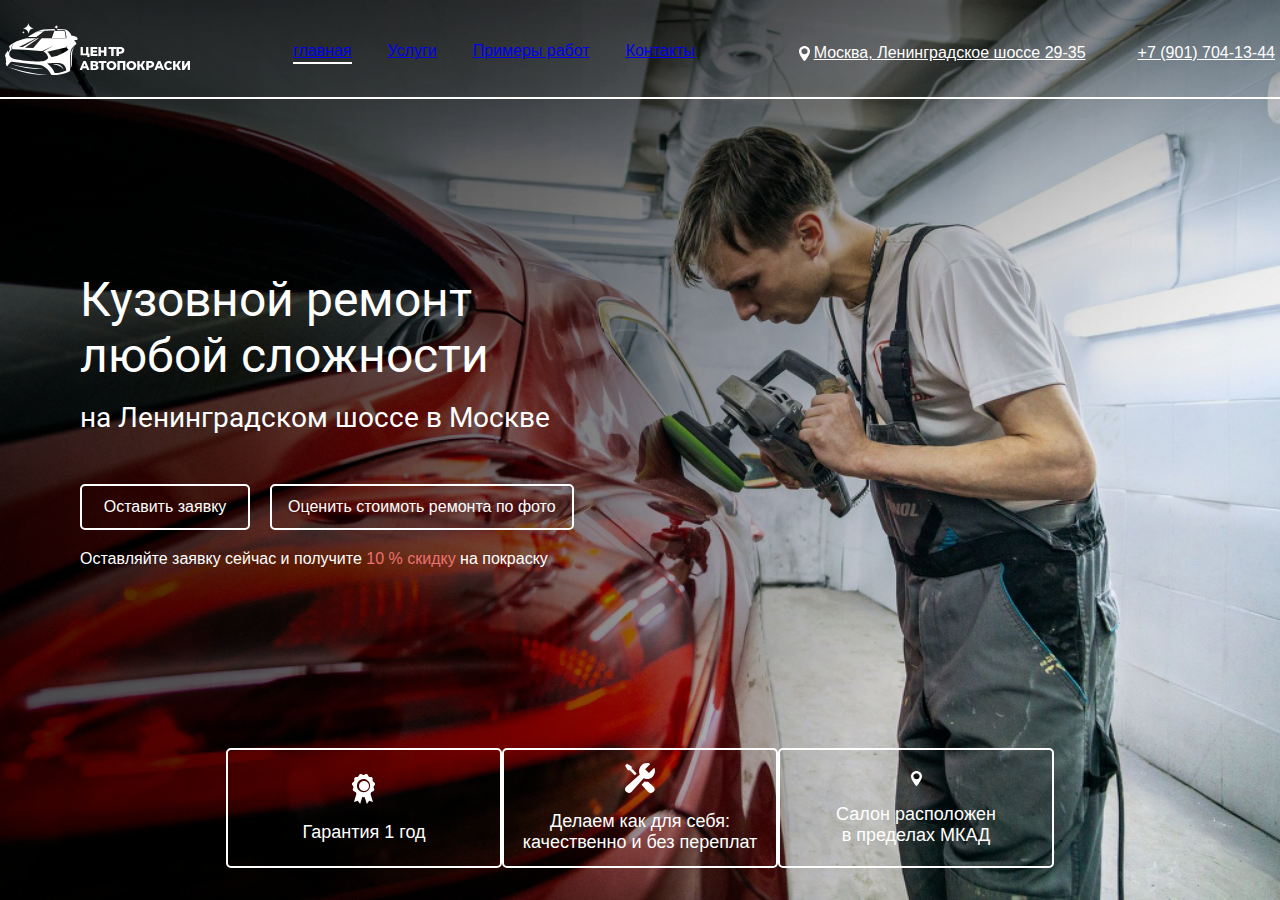
==== index.html @ f1f2d2e3 "Add files via upload" ====
<!DOCTYPE html>
<html lang="ru">

<head>
    <meta charset="UTF-8">
    <meta http-equiv="X-UA-Compatible" content="IE=edge">
    <meta name="viewport" content="width=device-width, initial-scale=1.0">
    <link rel="preconnect" href="https://fonts.googleapis.com">
    <link rel="preconnect" href="https://fonts.gstatic.com" crossorigin>
    <link href="https://fonts.googleapis.com/css2?family=Roboto:wght@400;700&display=swap" rel="stylesheet">
    <link rel="stylesheet" href="css/normalize.css">
    <link rel="stylesheet" href="css/style.css">
    <title>Центр автопокраски</title>
</head>

<div class="wrapper">
    <header class="header">
        <div class="container header__container height">
            <div class="header__content height">
                <a href="#" class="header__content-wrap">
                    <img class="header__content-wrap-img" alt="logo" src="img/icons/hero-icon.svg">
                </a>
                <nav class="nav">
                    <ul class="nav-list">
                        <li class="nav-item active">
                            <a class="nav-link" href="#">главная</a>
                        </li>
                        <li class="nav-item">
                            <a class="nav-link" href="#">Услуги</a>
                        </li>
                        <li class="nav-item">
                            <a class="nav-link" href="#">Примеры работ</a>
                        </li>
                        <li class="nav-item">
                            <a class="nav-link" href="#">Контакты</a>
                        </li>
                    </ul>
                </nav>
                <address class="header__content-contakt">
                    <div class="header__content-contakt-location">
                        <img class="header__content-contakt-location-icon" src="img/icons/location.svg">
                        <a href="#" class="header__content-contakt-location-text">Москва, Ленинградское шоссе 29-35</a>
                    </div>
                    <a href="tel:+79017041344" class="header__content-contakt-tell">
                        +7 (901) 704-13-44
                    </a>
                </address>
            </div>
        </div>
    </header>
    <main class="main">
        <section class="hero">
            <div class="container height">
                <div class="hero__content height">
                    <div class="hero__content-information">
                        <div class="hero__content-information-title">
                            Кузовной ремонт <br>
                            любой сложности
                        </div>
                        <div class="hero__content-information-subtitle">на Ленинградском шоссе в Москве</div>
                        <div class="hero__content-information-block-btn">
                            <button class="hero__content-information-btn btn">Оставить заявку</button>
                            <button class="hero__content-information-btn btn">
                                Оценить стоимоть ремонта по фото
                            </button>
                        </div>
                        <div class="hero__content-information-text">Оставляйте заявку сейчас и получите <span
                                class="hero__content-information-span">10 % скидку</span> на покраску</div>
                    </div>
                    <div class="hero__content-list">
                        <ul class="hero__content-list-list">
                            <li class="hero__content-list-item">
                                <div class="hero__content-list-block btn">
                                    <div class="hero__content-list-block-wrap">
                                        <img class="hero__content-list-block-wrap-img" src="img/icons/medal.svg">
                                    </div>
                                    <div class="hero__content-list-block-text">Гарантия 1 год</div>
                                </div>
                            </li>
                            <li class="hero__content-list-item">
                                <div class="hero__content-list-block btn">
                                    <div class="hero__content-list-block-wrap">
                                        <img class="hero__content-list-block-wrap-img" src="img/icons/option.svg">
                                    </div>
                                    <div class="hero__content-list-block-text">
                                        Делаем как для себя: <br>
                                        качественно и без переплат
                                    </div>
                                </div>
                            </li>
                            <li class="hero__content-list-item">
                                <div class="hero__content-list-block btn">
                                    <div class="hero__content-list-block-wrap">
                                        <img class="hero__content-list-block-wrap-img" src="img/icons/location.svg">
                                    </div>
                                    <div class="hero__content-list-block-text">
                                        Салон расположен <br>
                                        в пределах МКАД
                                    </div>
                                </div>
                            </li>
                        </ul>
                    </div>
                </div>
            </div>
        </section>
    </main>
</div>
</body>

</html>
---- css/style.css ----
body {
    margin: 0;
    padding: 0;
}

*,
*:before,
*:after {
    box-sizing: border-box;
}

html,
body {
    height: 100%;
}

body {
    font-size: 16px;
    font-family: arial;
    font-style: normal;
    font-weight: 400;
}

ul {
    padding: 0;
    margin: 0;
}

ul>li {
    list-style: none;
}

img {
    max-width: 100%;
}

h1,
h2,
h3,
h4,
h5,
h6 {
    margin: 0;
}

p {
    margin: 0;
}

.wrapper {
    min-height: 100%;
    position: relative;
}

.container {
    margin: 0 auto;
    max-width: 1130px;
    padding: 0 5px;
}

.hero {
    color: white;
    height: 100vh;
    background: url(../img/bg/hero-bg.png) no-repeat top left/cover;
    padding: 272px 0 0 0;
    font-family: arial;
}

.header {
    padding: 16px 0 6px 0;
    border-bottom: 2.5px solid white;
    position: absolute;
    top: 0;
    left: 0;
    width: 100%;
    font-family: arial;
}

.height {
    height: 100%;
}

.header__content {
    display: flex;
    align-items: center;
    justify-content: space-between;
}

.header__container {
    max-width: 1370px;
}

.header__content-wrap {
    max-width: 186px;
    min-width: 81px;
}

.logo {
    width: 100%;
    height: 100%;
    object-fit: contain;
}

.nav {}

.nav-list {
    display: flex;
    column-gap: 36px;
}

.nav-item.active {
    border-bottom: 2px solid white;
    padding: 0 0 2px 0;
}

.navigation {
    color: white;
    text-transform: capitalize;
}

.header__content-contakt {
    display: flex;
    justify-content: center;
    align-items: center;
    column-gap: 52px;
    font-style: normal;
}

.header__content-contakt-location {
    display: flex;
    align-items: center;
    justify-content: center;
    column-gap: 2px;
}

.header__content-contakt-location-icon {}

.header__content-contakt-location-text {
    color: white;
}

.header__content-contakt-tell {
    color: white;
}

.main {}

.hero__content {}

.hero__content-information {}

.hero__content-information-title {
    font-family: 'roboto', arial;
    font-size: 48px;
    line-height: 1.17;
    margin: 0 0 17px 0;
}

.hero__content-information-title .hero {
    margin: 0 0 16px 0;
}

.hero__content-information-subtitle {
    font-family: 'roboto', arial;
    font-size: 28px;
    line-height: 1.18;
    margin: 0 0 50px 0;
}

.hero__content-information-btn {
    padding: 12px 16px;
    font-size: 16px;
    font-weight: 400;
}

.hero__content-information-block-btn {
    display: flex;
    column-gap: 20px;
    align-items: center;
    margin: 0 0 20px 0;
}

.hero__content-information-text {
    margin: 0 0 180px 0;
    font-size: 16px;
    font-weight: 400;
}

.hero__content-information-span {
    color: #ED7173;
}

.btn {
    background: transparent;
    border: 2px solid white;
    border-radius: 5px;
    color: white;
    min-width: 170px;
}

.hero__content-list {
    display: flex;
    justify-content: center;
}

.hero__content-list-list {
    display: flex;
    justify-content: space-between;
}

.hero__content-list-item {}

.hero__content-list-block {
    display: flex;
    flex-direction: column;
    justify-content: center;
    align-items: center;
    text-align: center;
    min-width: 276px;
    min-height: 120px;
    gap: 14px 0;
}

.hero__content-list-block-wrap {}

.hero-img {
    width: 30px;
    height: 30px;
}

.hero__content-list-block-text {
    font-size: 18px;
    font-weight: 400;
}

@media (max-width:960px) {
    .container {
        max-width: 898px;
    }

    .header__content-wrap {
        max-width: 186px;
        min-width: 81px;
    }

    .header__content-contakt-location {
        display: none;
    }
}

header__content-wrap-im
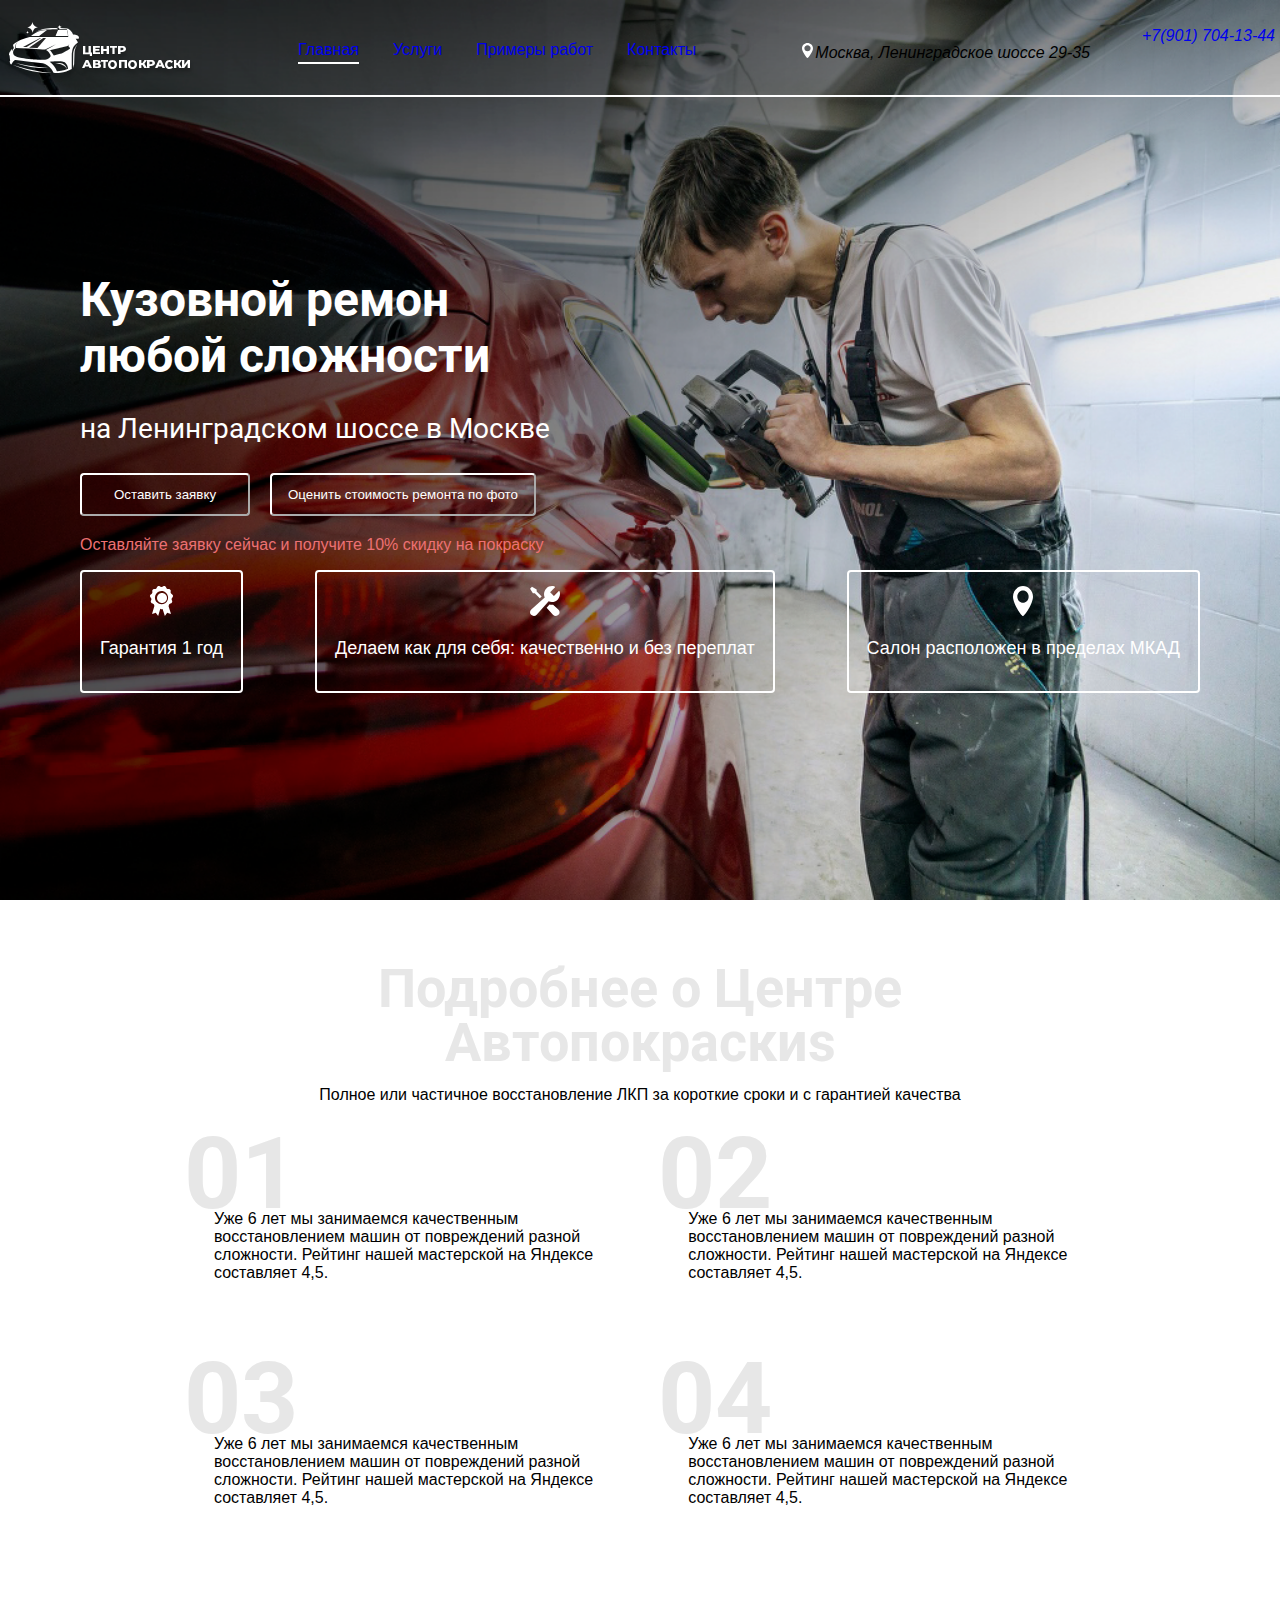
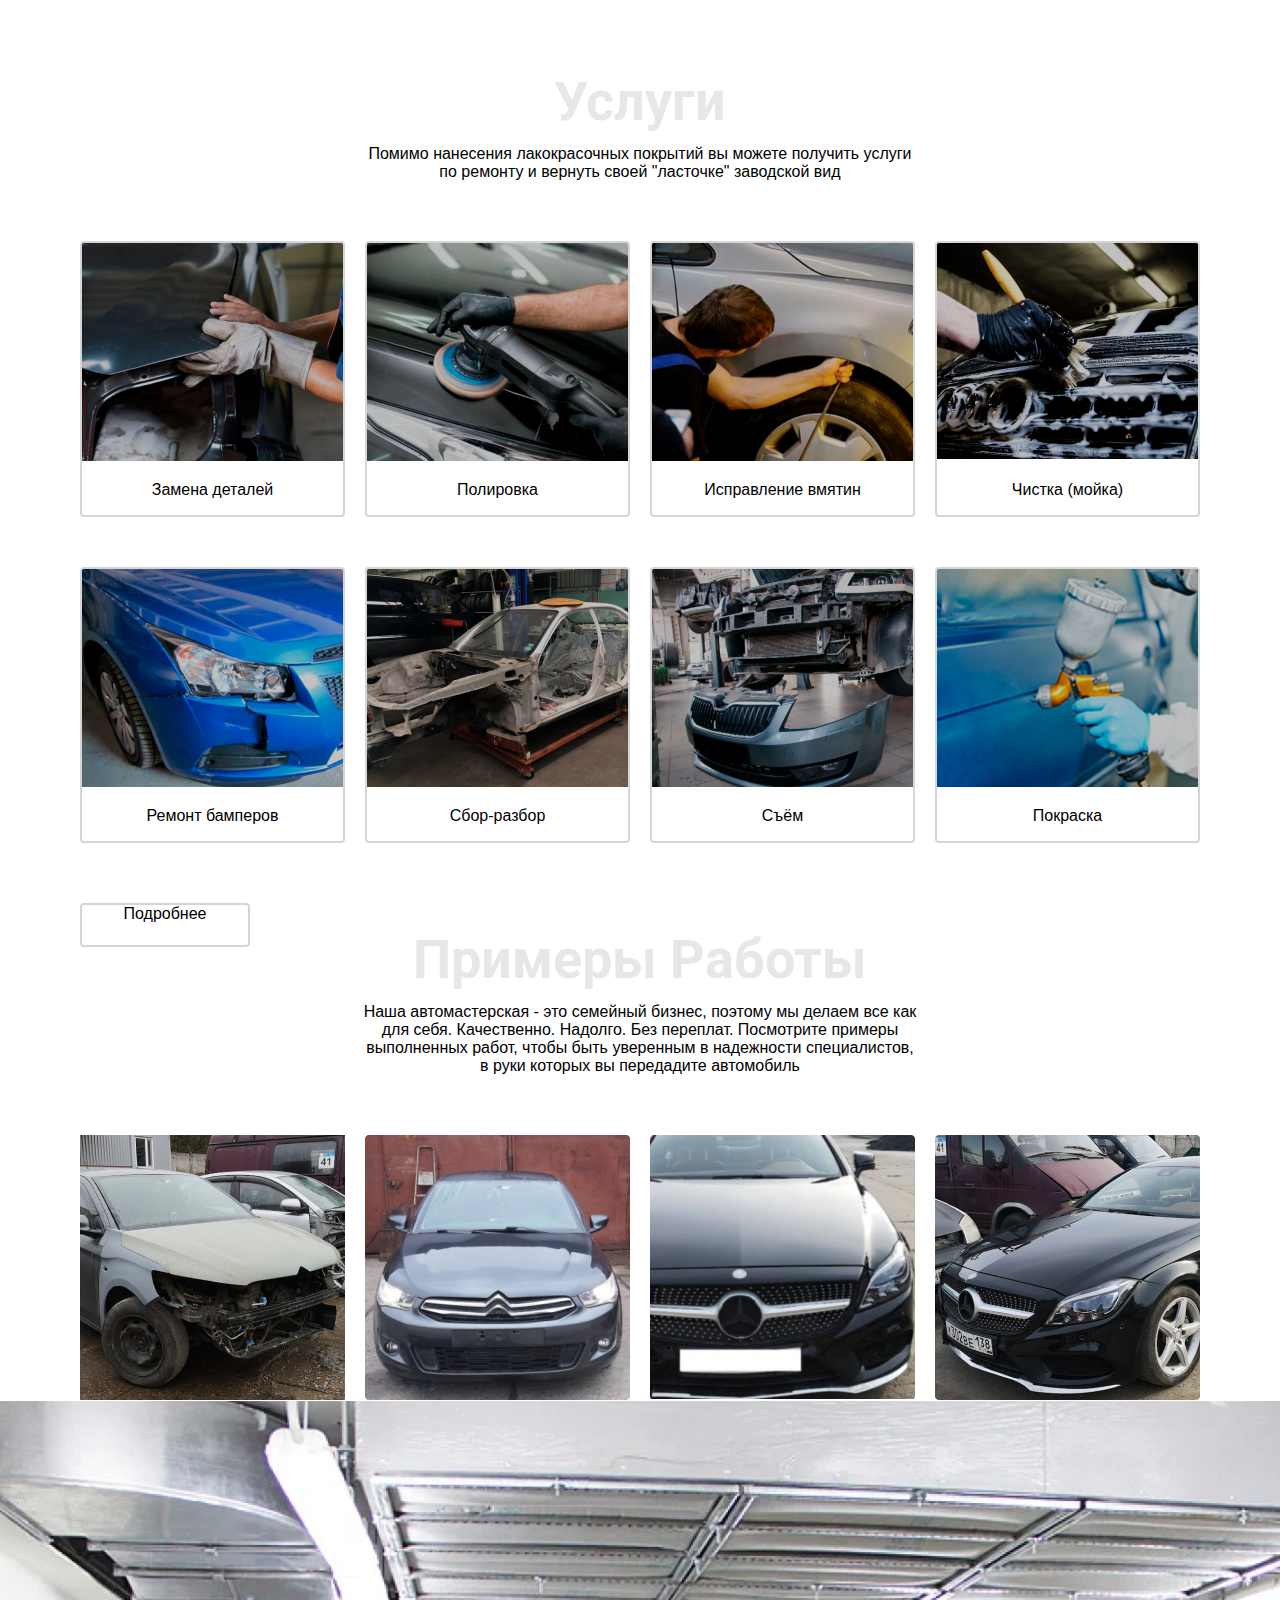
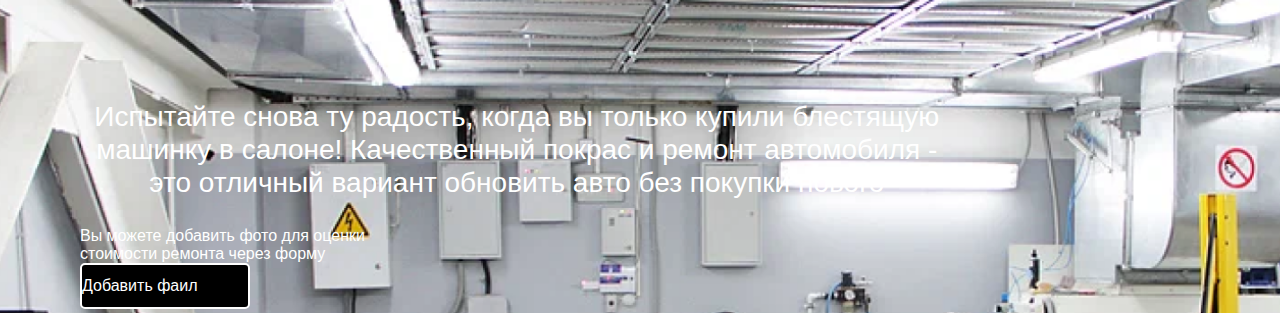
==== commit 698f9c8c: "Add files via upload" ====
--- a/index.html
+++ b/index.html
@@ -6,106 +6,261 @@
     <meta http-equiv="X-UA-Compatible" content="IE=edge">
     <meta name="viewport" content="width=device-width, initial-scale=1.0">
     <link rel="preconnect" href="https://fonts.googleapis.com">
-    <link rel="preconnect" href="https://fonts.gstatic.com" crossorigin>
+    <link rel="preconnect" href="https://fonts.gstatic.com">
     <link href="https://fonts.googleapis.com/css2?family=Roboto:wght@400;700&display=swap" rel="stylesheet">
     <link rel="stylesheet" href="css/normalize.css">
     <link rel="stylesheet" href="css/style.css">
+    <link rel="stylesheet" href="css/media.css">
     <title>Центр автопокраски</title>
 </head>
 
-<div class="wrapper">
-    <header class="header">
-        <div class="container header__container height">
-            <div class="header__content height">
-                <a href="#" class="header__content-wrap">
-                    <img class="header__content-wrap-img" alt="logo" src="img/icons/hero-icon.svg">
+<body>
+    <div class="wrapper">
+        <header class="header">
+            <div class="container header__container">
+                <a href="index.html" class="logo">
+                    <img src="img/content/3 1 (1).svg" alt="logo" class="logo__img">
                 </a>
                 <nav class="nav">
-                    <ul class="nav-list">
-                        <li class="nav-item active">
-                            <a class="nav-link" href="#">главная</a>
-                        </li>
-                        <li class="nav-item">
-                            <a class="nav-link" href="#">Услуги</a>
-                        </li>
-                        <li class="nav-item">
-                            <a class="nav-link" href="#">Примеры работ</a>
-                        </li>
-                        <li class="nav-item">
-                            <a class="nav-link" href="#">Контакты</a>
+                    <ul class="nav__list">
+                        <li class="nav__item active">
+                            <a href="index.html" class="nav__link">Главная</a>
+                        </li>
+                        <li class="nav__item">
+                            <a href="index.html" class="nav__link">Услуги</a>
+                        </li>
+                        <li class="nav__item">
+                            <a href="index.html" class="nav__link">Примеры работ</a>
+                        </li>
+                        <li class="nav__item">
+                            <a href="index.html" class="nav__link">Контакты</a>
                         </li>
                     </ul>
                 </nav>
-                <address class="header__content-contakt">
-                    <div class="header__content-contakt-location">
-                        <img class="header__content-contakt-location-icon" src="img/icons/location.svg">
-                        <a href="#" class="header__content-contakt-location-text">Москва, Ленинградское шоссе 29-35</a>
-                    </div>
-                    <a href="tel:+79017041344" class="header__content-contakt-tell">
-                        +7 (901) 704-13-44
-                    </a>
+                <address class="header__contact">
+                    <p class="location">Москва, Ленинградское шоссе 29-35</p>
+                    <a href="tel:+79017041344" class="tel">+7(901) 704-13-44</a>
                 </address>
             </div>
-        </div>
-    </header>
-    <main class="main">
-        <section class="hero">
-            <div class="container height">
-                <div class="hero__content height">
-                    <div class="hero__content-information">
-                        <div class="hero__content-information-title">
-                            Кузовной ремонт <br>
+        </header>
+        <main class="main">
+            <section class="hero">
+                <div class="container hero__container">
+                    <div class="hero__main">
+                        <h1 class="title">
+                            Кузовной ремон <br>
                             любой сложности
+                        </h1>
+                        <p class="hero__subtitle">
+                            на Ленинградском шоссе в Москве
+                        </p>
+                        <div class="hero__btns">
+                            <button class="btn btn_theme_white">Оставить заявку</button>
+                            <button class="btn btn_theme_white">Оценить стоимость ремонта по фото</button>
                         </div>
-                        <div class="hero__content-information-subtitle">на Ленинградском шоссе в Москве</div>
-                        <div class="hero__content-information-block-btn">
-                            <button class="hero__content-information-btn btn">Оставить заявку</button>
-                            <button class="hero__content-information-btn btn">
-                                Оценить стоимоть ремонта по фото
-                            </button>
+                        <p class="hero__call-to-action">
+                            Оставляйте заявку сейчас и получите <span>10% скидку</span> на покраску
+                        </p>
+                    </div>
+                    <ul class="advantegas">
+                        <li class="advantage advantage_theme_transparent hero__advantages">
+                            <svg class="advantage__img" width="30" height="30" viewBox="0 0 30 30" fill="none"
+                                xmlns="http://www.w3.org/2000/svg">
+                                <path
+                                    d="M15 17C17.7614 17 20 14.7614 20 12C20 9.23858 17.7614 7 15 7C12.2386 7 10 9.23858 10 12C10 14.7614 12.2386 17 15 17Z"
+                                    fill="white" />
+                                <path
+                                    d="M25.605 11.2102C25.7601 11.0051 25.8732 10.7704 25.9377 10.52C26.0022 10.2695 26.0168 10.0084 25.9806 9.75205C25.9444 9.49573 25.8581 9.24942 25.7269 9.02772C25.5957 8.80602 25.4222 8.61342 25.2167 8.46134L24.4126 7.86611C24.1474 7.66998 23.9366 7.40719 23.8005 7.10331C23.6644 6.79942 23.6078 6.46479 23.636 6.13195L23.7211 5.12192C23.7443 4.86312 23.7162 4.6022 23.6384 4.35471C23.5607 4.10722 23.4349 3.87824 23.2685 3.68141C23.1021 3.48459 22.8986 3.32395 22.67 3.20908C22.4415 3.09422 22.1926 3.02747 21.9382 3.01282L20.9457 2.95658C20.6188 2.93759 20.3022 2.83265 20.0269 2.65197C19.7515 2.47129 19.5266 2.22101 19.3742 1.92546L18.9147 1.02792C18.7955 0.799009 18.6325 0.596842 18.4353 0.433404C18.2381 0.269966 18.0107 0.148585 17.7667 0.0764618C17.5226 0.004338 17.2668 -0.0170604 17.0145 0.0135356C16.7622 0.0441317 16.5185 0.126099 16.2978 0.254576L15.4339 0.753732C15.1487 0.91845 14.8266 1.00503 14.4989 1.00503C14.1711 1.00503 13.849 0.91845 13.5638 0.753732L12.6999 0.254576C12.4788 0.126828 12.2347 0.0456845 11.9823 0.0159597C11.7298 -0.0137651 11.4741 0.00853441 11.2302 0.0815353C10.9864 0.154536 10.7594 0.276751 10.5627 0.44093C10.366 0.605108 10.2037 0.807905 10.0853 1.03729L9.62584 1.93483C9.47336 2.23038 9.2485 2.48066 8.97313 2.66134C8.69776 2.84202 8.38124 2.94696 8.05434 2.96595L7.06182 3.02219C6.80743 3.03684 6.55854 3.10359 6.32999 3.21846C6.10144 3.33333 5.89791 3.49396 5.73153 3.69079C5.56515 3.88761 5.43933 4.11659 5.36157 4.36408C5.28382 4.61157 5.25572 4.8725 5.27895 5.1313L5.36396 6.14133C5.39224 6.47416 5.33558 6.8088 5.1995 7.11268C5.06342 7.41656 4.85255 7.67935 4.5874 7.87548L3.78327 8.47072C3.57777 8.6228 3.40428 8.81539 3.27307 9.0371C3.14186 9.2588 3.0556 9.5051 3.01939 9.76142C2.98319 10.0177 2.99778 10.2789 3.06229 10.5293C3.12681 10.7798 3.23994 11.0145 3.39499 11.2196L4.00153 12.021C4.20174 12.2853 4.3315 12.5979 4.3782 12.9285C4.4249 13.2591 4.38695 13.5963 4.26805 13.9075L3.90734 14.8449C3.81513 15.0861 3.77131 15.3438 3.77847 15.6026C3.78563 15.8614 3.84362 16.1162 3.94902 16.3517C4.05442 16.5873 4.20508 16.7989 4.39208 16.974C4.57908 17.1491 4.79862 17.2841 5.03771 17.3711L5.9728 17.7109C6.28153 17.8229 6.55658 18.0145 6.77117 18.267C6.98577 18.5196 7.1326 18.8245 7.19737 19.1522L7.37657 20.0427L4.98946 27.9565L8.77576 26.7473L11.133 30L13.2858 22.822C13.608 23.0948 14.0096 23.2512 14.4281 23.2669C14.8466 23.2826 15.2584 23.1567 15.5994 22.9087L17.8647 30L20.2219 26.7473L24.0082 27.9565L21.5637 20.3075C21.5798 20.2536 21.5936 20.202 21.605 20.1458L21.8003 19.1522C21.8651 18.8245 22.0119 18.5196 22.2265 18.267C22.4411 18.0145 22.7162 17.8229 23.0249 17.7109L23.96 17.3711C24.1991 17.2841 24.4186 17.1491 24.6056 16.974C24.7926 16.7989 24.9433 16.5873 25.0487 16.3517C25.1541 16.1162 25.2121 15.8614 25.2192 15.6026C25.2264 15.3438 25.1826 15.0861 25.0904 14.8449L24.7297 13.9075C24.6108 13.5963 24.5728 13.2591 24.6195 12.9285C24.6662 12.5979 24.796 12.2853 24.9962 12.021L25.605 11.2102ZM7.93946 11.6367C7.93946 10.3135 8.32417 9.0199 9.04492 7.91965C9.76568 6.81939 10.7901 5.96185 11.9887 5.45545C13.1873 4.94906 14.5061 4.81657 15.7785 5.07472C17.0509 5.33288 18.2197 5.97009 19.137 6.90578C20.0544 7.84147 20.6791 9.03362 20.9322 10.3315C21.1853 11.6293 21.0554 12.9745 20.5589 14.1971C20.0625 15.4196 19.2217 16.4645 18.1431 17.1997C17.0644 17.9349 15.7962 18.3273 14.4989 18.3273C12.7598 18.3254 11.0924 17.6199 9.86268 16.3656C8.63295 15.1113 7.94129 13.4106 7.93946 11.6367Z"
+                                    fill="white" />
+                            </svg>
+                            <p class="advantage__desc">Гарантия 1 год</p>
+
+                        </li>
+                        <li class="advantage advantage_theme_transparent hero__advantages">
+                            <svg class="advantage__img" width="30" height="30" viewBox="0 0 30 30" fill="none"
+                                xmlns="http://www.w3.org/2000/svg">
+                                <path
+                                    d="M2.89486 7.35546L0.0693737 2.68003L1.95303 0.809852L6.66219 3.61511V5.48529L11.5059 10.2943V10.6951L9.75677 12.2981L4.77852 7.35546H2.89486ZM23.0769 18.7101H22.0006C21.0587 18.7101 20.2514 18.5765 19.4442 18.4429L16.6187 21.6489L22.9424 28.7289C24.4224 30.3319 26.9788 30.4655 28.4588 28.8625C30.0734 27.2594 29.9388 24.8549 28.3243 23.3855L23.0769 18.7101ZM27.6515 13.6339C29.8043 11.4966 30.477 8.29055 29.6698 5.48529C29.5352 4.95095 28.8625 4.81737 28.5934 5.21812L23.8842 9.89355L20.1169 6.1532L24.826 1.47777C25.2297 1.07702 25.0951 0.542684 24.557 0.4091C21.7315 -0.525986 18.5023 0.141933 16.3496 2.41286C13.9277 4.81737 13.3895 8.55771 14.735 11.4966L1.2803 23.3855C-0.334268 24.8549 -0.468816 27.393 1.14575 28.8625C2.76032 30.4655 5.18217 30.3319 6.66219 28.7289L18.6369 15.3705C21.5969 16.7063 25.2297 16.172 27.6515 13.6339Z"
+                                    fill="white" />
+                            </svg>
+                            <p class="advantage__desc">Делаем как для себя:
+                                качественно и без переплат
+                            </p>
+                        </li>
+                        <li class="advantage advantage_theme_transparent hero__advantages">
+
+                            <svg class="advantage__img" width="30" height="30" viewBox="0 0 30 30" fill="none"
+                                xmlns="http://www.w3.org/2000/svg">
+                                <path
+                                    d="M15.0001 0C9.47745 0 5 4.79402 5 10.7078C5 17.6307 13.3334 30 15.0001 30C16.6672 30 25 17.6307 25 10.7078C25 4.79402 20.5231 0 15.0001 0ZM15.0001 16.739C11.8739 16.739 9.33911 14.0247 9.33911 10.6773C9.33911 7.32958 11.8739 4.61566 15.0001 4.61566C18.1269 4.61566 20.6612 7.32988 20.6612 10.6773C20.6612 14.0244 18.1269 16.739 15.0001 16.739Z"
+                                    fill="white" />
+                            </svg>
+
+                            <p class="advantage__desc">Салон расположен
+                                в пределах МКАД</p>
+                        </li>
+                    </ul>
+                </div>
+            </section>
+            <section class="about">
+                <div class="container about__container">
+                    <h2 class="section-title_color_grey">Подробнее о Центре Автопокраскиs</h2>
+                    <p class="section-subtitle about__subtitle">
+                        Полное или частичное восстановление ЛКП за короткие сроки и с гарантией качества
+                    </p>
+                    <ul class="about__list">
+                        <li class="about__item">
+                            <p>
+                                Уже 6 лет мы занимаемся качественным
+                                восстановлением машин от повреждений разной сложности. Рейтинг нашей мастерской на
+                                Яндексе составляет 4,5.
+                            </p>
+                        </li>
+                        <li class="about__item">
+                            <p>
+                                Уже 6 лет мы занимаемся качественным
+                                восстановлением машин от повреждений разной сложности. Рейтинг нашей мастерской на
+                                Яндексе составляет 4,5.
+                            </p>
+                        </li>
+                        <li class="about__item">
+                            <p>
+                                Уже 6 лет мы занимаемся качественным
+                                восстановлением машин от повреждений разной сложности. Рейтинг нашей мастерской на
+                                Яндексе составляет 4,5.
+                            </p>
+                        </li>
+                        <li class="about__item">
+                            <p>
+                                Уже 6 лет мы занимаемся качественным
+                                восстановлением машин от повреждений разной сложности. Рейтинг нашей мастерской на
+                                Яндексе составляет 4,5.
+                            </p>
+                        </li>
+                    </ul>
+                </div>
+            </section>
+            <section class="services">
+                <div class="container services__container">
+                    <h2 class="section-title_color_grey">Услуги</h2>
+                    <p class="section-subtitle services__subtitle">Помимо нанесения лакокрасочных покрытий вы можете
+                        получить
+                        услуги по ремонту и вернуть своей "ласточке" заводской вид
+                    </p>
+                    <div class="services__block">
+                        <ul class="services__list">
+                            <li class="services__item">
+                                <img src="img/img/Mask group.png" alt="car0">
+                                <p>
+                                    Замена деталей
+                                </p>
+                            </li>
+                            <li class="services__item">
+                                <img src="img/img/Mask group (1).png" alt="car1">
+                                <p>
+                                    Полировка
+                                </p>
+                            </li>
+                            <li class="services__item">
+                                <img src="img/img/Mask group (2).png" alt="car2">
+                                <p>
+                                    Исправление вмятин
+                                </p>
+                            </li>
+                            <li class="services__item">
+                                <img src="img/img/Mask group (3).png" alt="car3">
+                                <p>
+                                    Чистка (мойка)
+                                </p>
+                            </li>
+                            <li class="services__item">
+                                <img src="img/img/Mask group (4).png" alt="car4">
+                                <p>
+                                    Ремонт бамперов
+                                </p>
+                            </li>
+                            <li class="services__item">
+                                <img src="img/img/Mask group (5).png" alt="car5">
+                                <p>
+                                    Сбор-разбор
+                                </p>
+                            </li>
+                            <li class="services__item">
+                                <img src="img/img/Mask group (6).png" alt="car6">
+                                <p>
+                                    Съём
+                                </p>
+                            </li>
+                            <li class="services__item">
+                                <img src="img/img/Mask group (7).png" alt="car7 ">
+                                <p>
+                                    Покраска
+                                </p>
+                            </li>
+                        </ul>
+                        <div class="services__btn-wrap">
+                            Подробнее
                         </div>
-                        <div class="hero__content-information-text">Оставляйте заявку сейчас и получите <span
-                                class="hero__content-information-span">10 % скидку</span> на покраску</div>
                     </div>
-                    <div class="hero__content-list">
-                        <ul class="hero__content-list-list">
-                            <li class="hero__content-list-item">
-                                <div class="hero__content-list-block btn">
-                                    <div class="hero__content-list-block-wrap">
-                                        <img class="hero__content-list-block-wrap-img" src="img/icons/medal.svg">
-                                    </div>
-                                    <div class="hero__content-list-block-text">Гарантия 1 год</div>
-                                </div>
-                            </li>
-                            <li class="hero__content-list-item">
-                                <div class="hero__content-list-block btn">
-                                    <div class="hero__content-list-block-wrap">
-                                        <img class="hero__content-list-block-wrap-img" src="img/icons/option.svg">
-                                    </div>
-                                    <div class="hero__content-list-block-text">
-                                        Делаем как для себя: <br>
-                                        качественно и без переплат
-                                    </div>
-                                </div>
-                            </li>
-                            <li class="hero__content-list-item">
-                                <div class="hero__content-list-block btn">
-                                    <div class="hero__content-list-block-wrap">
-                                        <img class="hero__content-list-block-wrap-img" src="img/icons/location.svg">
-                                    </div>
-                                    <div class="hero__content-list-block-text">
-                                        Салон расположен <br>
-                                        в пределах МКАД
-                                    </div>
-                                </div>
-                            </li>
-                        </ul>
+                </div>
+            </section>
+            <section>
+                <div class="container">
+                    <h2 class="section-title section-title_color_grey">Примеры Работы</h2>
+                    <p class="section-subtitle services__subtitle">Наша автомастерская - это семейный бизнес, поэтому мы
+                        делаем все как для себя.
+                        Качественно. Надолго. Без переплат. Посмотрите примеры выполненных работ,
+                        чтобы быть уверенным в надежности специалистов, в руки которых вы передадите автомобиль
+                    </p>
+                    <ul class="examples__list">
+                        <li class="examples__item">
+                            <div class="examples__img-wrap">
+                                <img src="./img/img/mashina1.png" alt="" class="examples__img">
+                                <img src="./img/img/mashina3.png" alt="" class="examples__img">
+                            </div>
+                        </li>
+                        <li class="examples__item">
+                            <div class="examples__img-wrap">
+                                <img src="./img/img/mashina2.png" alt="" class="examples__img">
+                            </div>
+                        </li>
+                        <li class="examples__item">
+                            <div class="examples__img-wrap">
+                                <img src="./img/img/mers.png" alt="" class="examples__img">
+                            </div>
+                        </li>
+                        <li class="examples__item">
+                            <div class="examples__img-wrap">
+                                <img src="./img/img/mers2.png" alt="" class="examples__img">
+                            </div>
+                        </li>
+                    </ul>
+                </div>
+            </section>
+            <section>
+                <section class="order">
+                    <div class="container">
+                        <p class="order__desc">
+                            Испытайте снова ту радость, когда вы только купили блестящую
+                            машинку в салоне! Качественный покрас и ремонт автомобиля
+                            - это отличный вариант обновить авто без покупки нового
+                        </p>
+                        <div class="order__content">
+                            <div class="call__content-info-fail">
+                                Вы можете добавить фото для оценки
+                                <br>
+                                стоимости ремонта через форму
+                            </div>
+                            <div class="call__content-add-fail">
+                                Добавить фаил
+                            </div>
+                            <form action="" class="order-form"></form>
+                        </div>
                     </div>
-                </div>
-            </div>
-        </section>
-    </main>
-</div>
+                </section>
+            </section>
+        </main>
+    </div>
 </body>
 
 </html>--- a/css/style.css
+++ b/css/style.css
@@ -4,8 +4,8 @@
 }
 
 *,
-*:before,
-*:after {
+*::after,
+*::before {
     box-sizing: border-box;
 }
 
@@ -16,7 +16,7 @@
 
 body {
     font-size: 16px;
-    font-family: arial;
+    font-family: Arial, Helvetica, sans-serif;
     font-style: normal;
     font-weight: 400;
 }
@@ -43,8 +43,8 @@
     margin: 0;
 }
 
-p {
-    margin: 0;
+a {
+    text-decoration: none;
 }
 
 .wrapper {
@@ -53,199 +53,352 @@
 }
 
 .container {
+    max-width: 1130px;
+    width: 100%;
+    padding: 0px 5px;
     margin: 0 auto;
-    max-width: 1130px;
-    padding: 0 5px;
-}
-
-.hero {
-    color: white;
-    height: 100vh;
-    background: url(../img/bg/hero-bg.png) no-repeat top left/cover;
-    padding: 272px 0 0 0;
-    font-family: arial;
+}
+
+.hero__container {
+    width: 100%;
 }
 
 .header {
-    padding: 16px 0 6px 0;
-    border-bottom: 2.5px solid white;
+    padding: 16px 0px 6px;
+    border-bottom: 2px solid #ffffff;
     position: absolute;
     top: 0;
     left: 0;
     width: 100%;
-    font-family: arial;
-}
-
-.height {
-    height: 100%;
-}
-
-.header__content {
-    display: flex;
-    align-items: center;
-    justify-content: space-between;
+    z-index: 10;
 }
 
 .header__container {
     max-width: 1370px;
-}
-
-.header__content-wrap {
-    max-width: 186px;
-    min-width: 81px;
-}
-
-.logo {
-    width: 100%;
-    height: 100%;
-    object-fit: contain;
-}
+    display: flex;
+    justify-content: space-between;
+    column-gap: 20px;
+    align-items: center;
+}
+
+.logo {}
+
+.logo__img {}
 
 .nav {}
 
-.nav-list {
-    display: flex;
-    column-gap: 36px;
-}
-
-.nav-item.active {
-    border-bottom: 2px solid white;
-    padding: 0 0 2px 0;
-}
-
-.navigation {
-    color: white;
-    text-transform: capitalize;
-}
-
-.header__content-contakt {
-    display: flex;
-    justify-content: center;
-    align-items: center;
+.nav__list {
+    display: flex;
+    column-gap: 34px;
+}
+
+.nav__item {}
+
+.nav__item.active {
+    border-bottom: 2px solid #ffffff;
+    padding-bottom: 3px;
+}
+
+.nav__link {}
+
+.header__contact {
+    display: flex;
     column-gap: 52px;
-    font-style: normal;
-}
-
-.header__content-contakt-location {
-    display: flex;
-    align-items: center;
-    justify-content: center;
-    column-gap: 2px;
-}
-
-.header__content-contakt-location-icon {}
-
-.header__content-contakt-location-text {
-    color: white;
-}
-
-.header__content-contakt-tell {
-    color: white;
-}
+}
+
+.location {}
+
+.location::before {
+    content: "";
+    width: 15px;
+    height: 15px;
+    display: inline-block;
+    background: url(../img/icons/Иконка.svg);
+}
+
+.tel {}
 
 .main {}
 
-.hero__content {}
-
-.hero__content-information {}
-
-.hero__content-information-title {
-    font-family: 'roboto', arial;
+.hero {
+    background: url(../img/bg/herobg.png) no-repeat center/cover;
+    height: 100vh;
+    color: #ffffff;
+    padding-bottom: 50px;
+    padding-top: 272px;
+    display: flex;
+    flex-direction: column;
+}
+
+.hero_container {
+    display: flex;
+    flex-direction: column;
+    flex: 1;
+}
+
+.hero__main {
+    flex: 1 1 auto;
+    padding-left: 95;
+}
+
+.title {
+    font-family: 'Roboto', sans-serif;
     font-size: 48px;
     line-height: 1.17;
-    margin: 0 0 17px 0;
-}
-
-.hero__content-information-title .hero {
-    margin: 0 0 16px 0;
-}
-
-.hero__content-information-subtitle {
-    font-family: 'roboto', arial;
+}
+
+.hero .title {
+    margin-bottom: 16px;
+}
+
+.hero__subtitle {
+    font-family: 'Roboto', sans-serif;
     font-size: 28px;
     line-height: 1.18;
-    margin: 0 0 50px 0;
-}
-
-.hero__content-information-btn {
+}
+
+.hero__btns {
+    display: flex;
+    column-gap: 20px;
+    margin-bottom: 20px;
+}
+
+.btn {
+    min-width: 170px;
     padding: 12px 16px;
+    border-width: 2px;
+    background: none;
+    border-radius: 4px;
+}
+
+.btn_theme_white {
+    border-color: #ffffff;
+    color: #ffffff;
+}
+
+.hero__call-to-action {
+    color: #ED7173;
+}
+
+.advantegas {
+    display: flex;
+    justify-content: space-between;
+}
+
+.advantage {
+    padding: 14px 18px;
+    border-radius: 4px;
+    text-align: center;
+    border: 2px solid #FFFFFF;
+    border-radius: 4px;
+}
+
+.advantage_theme_transparent {
+    color: #ffffff;
+    border: 2pz solid #ffffff;
+}
+
+.hero__advantages {}
+
+.advantage__img {
+    width: 30px;
+    height: 30px;
+}
+
+.advantage__desc {
+    font-size: 18px;
+    line-height: 1.17;
+
+}
+
+.about {
+    padding: 62px 0px 90px;
+}
+
+.container {}
+
+.about__container {
+    max-width: 922px;
+
+}
+
+.section-title {
+    margin-bottom: 10px;
+}
+
+.section-title_color_grey {
+    color: #E7E7E7;
+    text-align: center;
+    font-family: Roboto;
+    font-style: Bold;
+    font-size: 54px;
+    line-height: 63px;
+    line-height: 100%;
+}
+
+.section-title_color_white {
+    color: #ffffff;
+}
+
+.section-subtitle {
+    margin-bottom: 60px;
+}
+
+.section-subtitle.about__subtitle {
+    margin-bottom: 20px;
+}
+
+.about__list {
+    display: flex;
+    width: 100%;
+    flex-wrap: wrap;
+    justify-content: space-between;
+    row-gap: 51px;
+    counter-increment: item-count 0;
+}
+
+.about__item {
+    width: 48%;
+    position: relative;
+    padding-top: 70px;
+    padding-left: 30px;
+}
+
+.about__item p {
+    position: relative;
+    z-index: 10;
+}
+
+.about__item::before {
+    counter-increment: item-count;
+    content: "0" counter(item-count);
+    font-family: 'Roboto';
+    font-weight: 700;
+    font-size: 100px;
+    line-height: 1;
+    color: #E7E7E7;
+    position: absolute;
+    top: 0;
+    left: 0;
+}
+
+.services {
+    padding: 62px 0px 90px;
+}
+
+.container {}
+
+.services__container {}
+
+.section-title_color_grey {}
+
+.section-subtitle {
+    margin-bottom: 60px;
+    text-align: center;
+}
+
+.services__subtitle {
+    padding: 0px 25.3%;
+}
+
+.services__list {
+    display: flex;
+    width: 100%;
+    flex-wrap: wrap;
+    justify-content: space-between;
+    row-gap: 50px;
+}
+
+.services__item {
+    text-align: center;
+    border: 2px solid #D5D5D5;
+    border-radius: 4px;
+}
+
+.services__btn-wrap {
+    border: 2px solid #D4D4D4;
+    border-radius: 4px;
+    box-sizing: border-box;
+    position: absolute;
+    width: 170px;
+    height: 44px;
+    text-align: center;
+    margin: 60px 0 0 0;
+}
+
+.examples__list {
+    display: flex;
+    justify-content: space-between;
+}
+
+.examples__item {
+    flex: 0 1 calc((100% - 60px) / 4);
+}
+
+.examples__img-wrap {
+    padding-top: 100%;
+    position: relative;
+}
+
+.examples__img {
+    object-fit: cover;
+    width: 100%;
+    height: 100%;
+    position: absolute;
+    top: 0;
+    left: 0;
+    transition: ;
+}
+
+.order {
+    background: url(../img/bg/back2.png) no-repeat center/cover;
+    color: #ffffff;
+    padding-bottom: 50px;
+    padding-top: 272px;
+    display: flex;
+    flex-direction: column;
+}
+
+.container {}
+
+.order__desc {
+    height: 99px;
+    font-size: 28px;
+    line-height: 33px;
+    text-align: center;
+    width: 78%;
+    color: #ffffff;
+}
+
+.order__content {}
+
+.call__content-info-fail {
+    color: #FFFFFF;
+    width: 286px;
+    height: 36px;
+}
+
+.call__content-add-fail {
     font-size: 16px;
-    font-weight: 400;
-}
-
-.hero__content-information-block-btn {
-    display: flex;
-    column-gap: 20px;
-    align-items: center;
-    margin: 0 0 20px 0;
-}
-
-.hero__content-information-text {
-    margin: 0 0 180px 0;
-    font-size: 16px;
-    font-weight: 400;
-}
-
-.hero__content-information-span {
-    color: #ED7173;
-}
-
-.btn {
-    background: transparent;
+    line-height: 18px;
+    background: black;
+    padding: 12px 0;
+    border-radius: 5px;
     border: 2px solid white;
-    border-radius: 5px;
     color: white;
     min-width: 170px;
-}
-
-.hero__content-list {
-    display: flex;
-    justify-content: center;
-}
-
-.hero__content-list-list {
-    display: flex;
-    justify-content: space-between;
-}
-
-.hero__content-list-item {}
-
-.hero__content-list-block {
-    display: flex;
-    flex-direction: column;
-    justify-content: center;
-    align-items: center;
-    text-align: center;
-    min-width: 276px;
-    min-height: 120px;
-    gap: 14px 0;
-}
-
-.hero__content-list-block-wrap {}
-
-.hero-img {
-    width: 30px;
-    height: 30px;
-}
-
-.hero__content-list-block-text {
-    font-size: 18px;
-    font-weight: 400;
-}
-
-@media (max-width:960px) {
-    .container {
-        max-width: 898px;
-    }
-
-    .header__content-wrap {
-        max-width: 186px;
-        min-width: 81px;
-    }
-
-    .header__content-contakt-location {
-        display: none;
-    }
-}
-
-header__content-wrap-im+    position: absolute;
+}
+
+.order-form {}
+
+
+
+/* background: black;
+    width: 100%;
+    height: 100%;
+    position: absolute;
+    top: 0;
+    left: 0;
+    opacity: .5;
+    z-index: -1; */--- a/css/media.css
+++ b/css/media.css
@@ -0,0 +1,90 @@
+@media (max-width: 960px) {
+    .container {
+        max-width: 898px;
+    }
+
+    .logo {
+        max-width: 181px;
+    }
+
+    .location {
+        display: none;
+    }
+
+    .hero {
+        padding-top: 22%;
+    }
+
+    .hero__main {
+        padding-left: 8%;
+    }
+
+    .title {
+        font-size: 42px;
+    }
+}
+
+@media (max-width: 768px) {
+    .container {
+        max-width: 722px;
+    }
+
+    .logo {
+        max-width: 142px;
+    }
+
+    .header .nav,
+    .header__contact {
+        display: none;
+    }
+
+    .hero {
+        padding-top: 170px;
+    }
+
+    .hero__btns {
+        flex-wrap: wrap;
+        row-gap: 14px;
+    }
+
+    .hero__advantages {
+        flex: 0 1 221px;
+        font-size: 14px;
+    }
+
+    .advantage_img {
+        width: 24px;
+        height: 24px;
+    }
+}
+
+@media (max-width: 480) {
+    .container {
+        max-width: 90.6%;
+    }
+
+    .advantage {
+        flex-direction: column;
+    }
+
+    .hero__advantages {
+        flex: 0 1 auto;
+        display: flex;
+        padding: 17px;
+        align-items: center;
+        background: #ffffff;
+        color: black;
+        text-align: left;
+
+    }
+
+    .advantage__img {
+        margin-right: 28px;
+        flex-shrink: 0;
+    }
+
+    .advantage__img path {
+        fill: black;
+    }
+
+}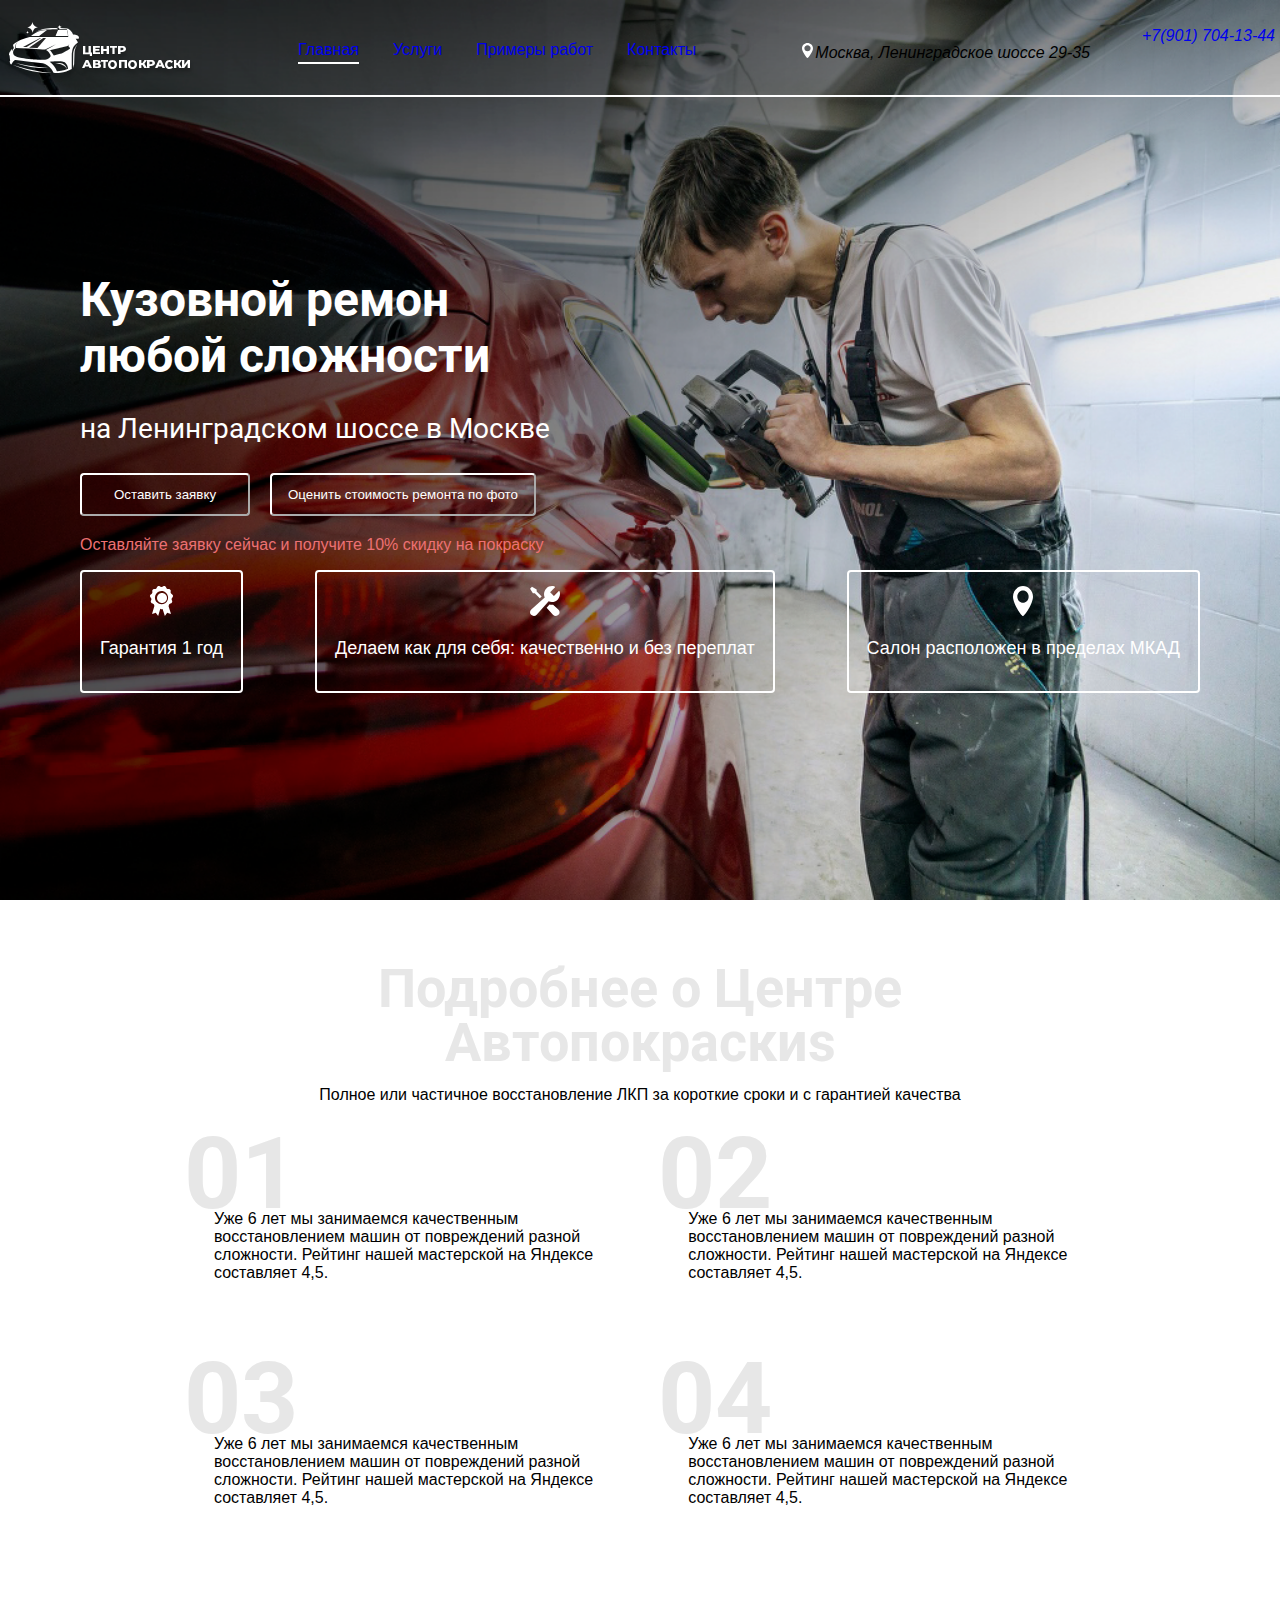
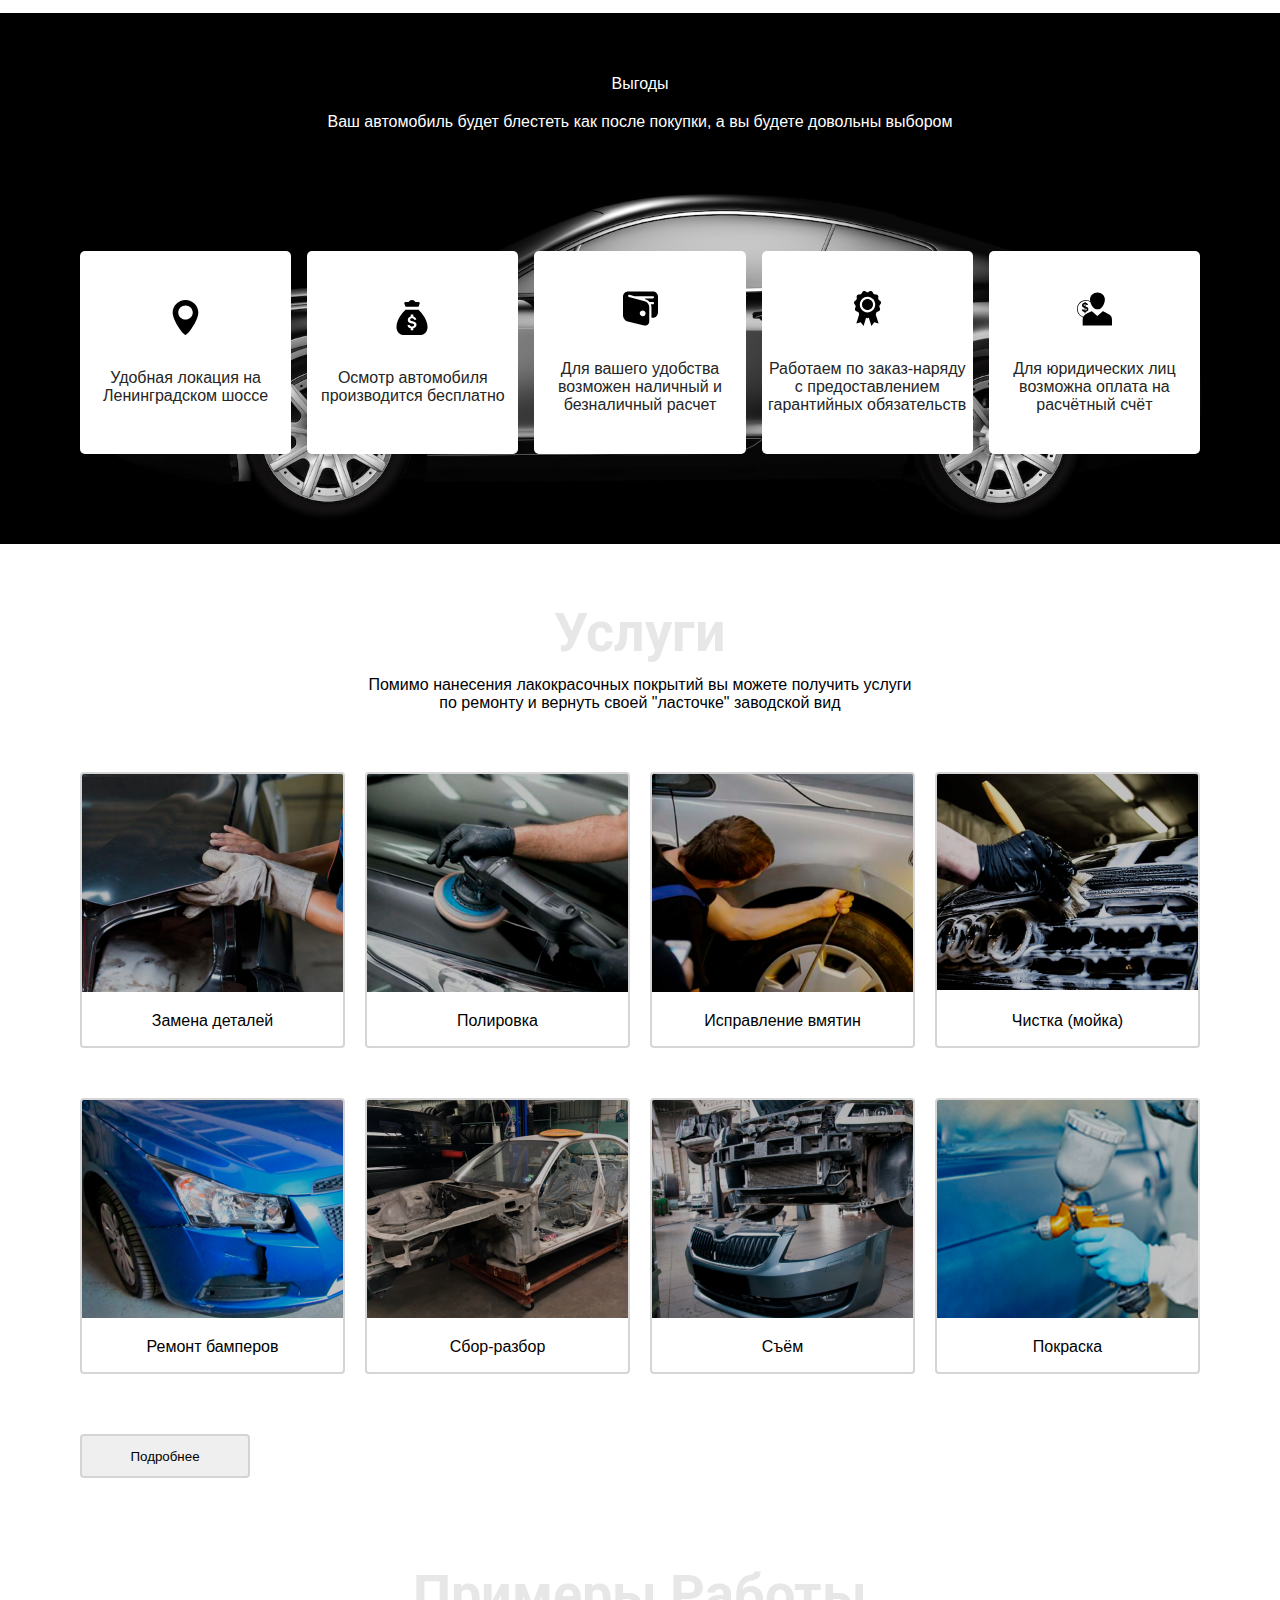
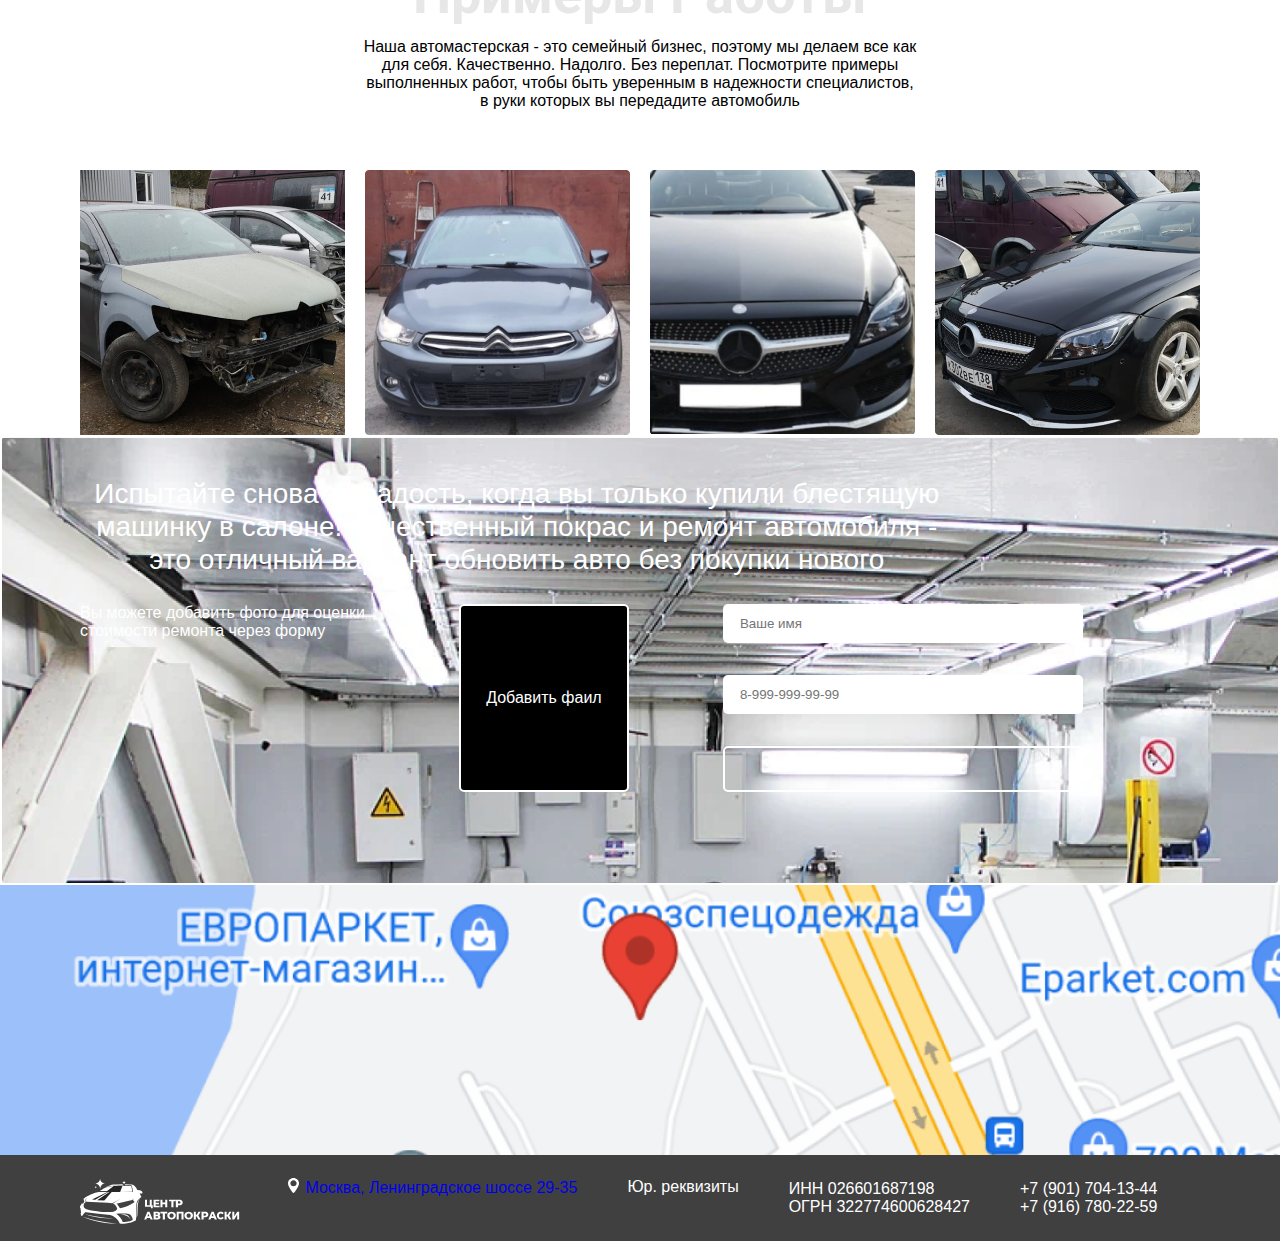
==== commit a5f31280: "Add files via upload" ====
--- a/index.html
+++ b/index.html
@@ -140,6 +140,91 @@
                     </ul>
                 </div>
             </section>
+            <section class="benefit">
+				<div class="container height">
+					<div class="benefit__content height">
+						<div class="benefit__content-text">
+							<div class="section-title section-title_color_white">Выгоды</div>
+							<div class="section-subtitle benefit__subtitle">Ваш автомобиль будет блестеть как после
+								покупки, а вы будете довольны выбором</div>
+						</div>
+						<div class="benefit__content-info">
+							<ul class="benefit__content-info-list">
+								<li class="benefit__content-info-item white_btn">
+									<div class="benefit__content-info-wrap">
+										<svg width="15" height="15" viewBox="0 0 15 15" fill="none"
+											xmlns="http://www.w3.org/2000/svg">
+											<path
+												d="M7.50008 0C4.4626 0 2 2.39701 2 5.35392C2 8.81536 6.58335 15 7.50008 15C8.41696 15 13 8.81536 13 5.35392C13 2.39701 10.5377 0 7.50008 0ZM7.50008 8.36948C5.78067 8.36948 4.38651 7.01237 4.38651 5.33865C4.38651 3.66479 5.78067 2.30783 7.50008 2.30783C9.21979 2.30783 10.6136 3.66494 10.6136 5.33865C10.6136 7.01222 9.21979 8.36948 7.50008 8.36948Z"
+												fill="white" />
+										</svg>
+									</div>
+									<div class="benefit__content-info-text">Удобная локация на Ленинградском шоссе</div>
+								</li>
+								<li class="benefit__content-info-item white_btn">
+									<div class="benefit__content-info-wrap">
+										<svg width="35" height="36" viewBox="0 0 35 36" fill="none"
+											xmlns="http://www.w3.org/2000/svg">
+											<path
+												d="M23.6658 2H10.3342C9.3915 2 8.74613 2.89375 9.09682 3.71375L10.3329 7H23.6671L24.9032 3.71375C25.2539 2.89375 24.6085 2 23.6658 2Z"
+												fill="#252525" />
+											<path
+												d="M23.6667 10H10.3333C10.3333 10 1 18.2105 1 27.7895C1 33.2632 5 36 7.66667 36C10.3333 36 17 36 17 36C17 36 23.6667 36 26.3333 36C29 36 33 33.2632 33 27.7895C33 18.2105 23.6667 10 23.6667 10ZM18.3333 29.0183V31.2105H15.6667V29.0252C13.7053 28.6475 12.472 27.4104 12.4 25.6027H14.7093C14.82 26.5524 15.7533 27.1614 17.0987 27.1614C18.34 27.1614 19.2187 26.5442 19.2187 25.6588C19.2187 24.9117 18.6493 24.482 17.2493 24.1727L15.7627 23.8484C13.6827 23.4023 12.6613 22.2898 12.6613 20.504C12.6613 18.7073 13.82 17.4264 15.6667 17.0049V14.7895H18.3333V17.0008C20.1333 17.4141 21.336 18.6731 21.3947 20.374H19.148C19.0373 19.4489 18.1987 18.8318 17.044 18.8318C15.8493 18.8318 15.0587 19.3997 15.0587 20.2933C15.0587 21.0158 15.604 21.4304 16.9413 21.7219L18.3173 22.0229C20.612 22.5183 21.6 23.5337 21.6 25.3509C21.6 27.3078 20.376 28.6201 18.3333 29.0183Z"
+												fill="#252525" />
+											<path d="M21 4H13C13 1.79067 14.7907 0 17 0C19.2093 0 21 1.79067 21 4Z"
+												fill="#252525" />
+										</svg>
+									</div>
+									<div class="benefit__content-info-text">Осмотр автомобиля производится бесплатно
+									</div>
+								</li>
+								<li class="benefit__content-info-item white_btn">
+									<div class="benefit__content-info-wrap">
+										<svg width="36" height="35" viewBox="0 0 36 35" fill="none"
+											xmlns="http://www.w3.org/2000/svg">
+											<path
+												d="M30.75 0H5.25C3.86185 0.0136451 2.53443 0.569845 1.55281 1.54915C0.571192 2.52845 0.0136773 3.85275 0 5.23762L0 24.6917C0.0528425 26.1237 0.562236 27.5016 1.4541 28.625C2.34596 29.7484 3.57378 30.5586 4.959 30.9379L21.6975 34.8601C22.3346 35.0246 23.0005 35.0443 23.6462 34.9177C24.2919 34.791 24.9008 34.5213 25.428 34.1283C25.9378 33.712 26.3447 33.1842 26.6173 32.5858C26.8899 31.9874 27.0209 31.3345 27 30.6775V16.1738C26.9976 14.782 26.5391 13.4292 25.6945 12.3215C24.8498 11.2138 23.6653 10.412 22.3215 10.0383L6.084 5.57133C5.94158 5.53203 5.80832 5.46513 5.69182 5.37444C5.57531 5.28376 5.47786 5.17107 5.40501 5.04281C5.33216 4.91455 5.28535 4.77323 5.26725 4.62692C5.24914 4.48061 5.2601 4.33218 5.2995 4.1901C5.3389 4.04802 5.40596 3.91507 5.49686 3.79884C5.58776 3.68261 5.70071 3.58539 5.82927 3.51271C5.95784 3.44003 6.09949 3.39333 6.24614 3.37527C6.3928 3.35721 6.54158 3.36814 6.684 3.40745L11.985 4.8665H12.003H30.75C31.0484 4.8665 31.3345 4.98475 31.5455 5.19523C31.7565 5.40571 31.875 5.69118 31.875 5.98885C31.875 6.28651 31.7565 6.57199 31.5455 6.78247C31.3345 6.99295 31.0484 7.1112 30.75 7.1112H22.8975C22.8067 7.111 22.7189 7.14369 22.6504 7.2032C22.5819 7.2627 22.5374 7.34497 22.5252 7.43473C22.5129 7.52449 22.5337 7.61565 22.5837 7.69128C22.6337 7.76691 22.7095 7.82187 22.797 7.84596L22.926 7.88187C24.6348 8.35534 26.1545 9.34553 27.276 10.7162C27.3116 10.7587 27.3561 10.7929 27.4064 10.8164C27.4567 10.8399 27.5115 10.8522 27.567 10.8524H30.75C31.0484 10.8524 31.3345 10.9706 31.5455 11.1811C31.7565 11.3916 31.875 11.677 31.875 11.9747C31.875 12.2724 31.7565 12.5578 31.5455 12.7683C31.3345 12.9788 31.0484 13.097 30.75 13.097H29.193C29.1337 13.0967 29.0752 13.1104 29.0223 13.1371C28.9694 13.1637 28.9236 13.2026 28.8887 13.2504C28.8538 13.2982 28.8309 13.3536 28.8217 13.412C28.8125 13.4705 28.8174 13.5302 28.836 13.5864C29.1118 14.4225 29.254 15.2966 29.2575 16.1768V26.5652C29.2575 26.6644 29.297 26.7596 29.3673 26.8298C29.4377 26.8999 29.533 26.9393 29.6325 26.9393H30.75C32.1424 26.9393 33.4777 26.3875 34.4623 25.4053C35.4469 24.423 36 23.0908 36 21.7017V5.24062C36.0004 4.55255 35.8649 3.87115 35.6012 3.23535C35.3376 2.59954 34.9509 2.0218 34.4634 1.53512C33.9758 1.04845 33.3969 0.662379 32.7598 0.398976C32.1226 0.135574 31.4397 -1.12337e-07 30.75 0ZM23.25 22.447C23.25 23.0389 23.0741 23.6175 22.7444 24.1097C22.4148 24.6019 21.9462 24.9855 21.3981 25.2121C20.8499 25.4386 20.2467 25.4979 19.6647 25.3824C19.0828 25.2669 18.5482 24.9818 18.1287 24.5633C17.7091 24.1447 17.4234 23.6114 17.3076 23.0308C17.1919 22.4503 17.2513 21.8485 17.4784 21.3016C17.7054 20.7547 18.0899 20.2873 18.5833 19.9584C19.0766 19.6296 19.6567 19.454 20.25 19.454C21.0456 19.454 21.8087 19.7694 22.3713 20.3306C22.9339 20.8919 23.25 21.6532 23.25 22.447Z"
+												fill="#252525" />
+										</svg>
+									</div>
+									<div class="benefit__content-info-text">Для вашего удобства возможен наличный и
+										безналичный расчет</div>
+								</li>
+								<li class="benefit__content-info-item white_btn">
+									<div class="benefit__content-info-wrap">
+										<svg width="35" height="35" viewBox="0 0 35 35" fill="none"
+											xmlns="http://www.w3.org/2000/svg">
+											<path
+												d="M17.5 19C20.5376 19 23 16.5376 23 13.5C23 10.4624 20.5376 8 17.5 8C14.4624 8 12 10.4624 12 13.5C12 16.5376 14.4624 19 17.5 19Z"
+												fill="#252525" />
+											<path
+												d="M30.5363 13.0786C30.7183 12.8393 30.8511 12.5655 30.9269 12.2733C31.0026 11.9811 31.0197 11.6764 30.9772 11.3774C30.9347 11.0784 30.8335 10.791 30.6794 10.5323C30.5254 10.2737 30.3217 10.049 30.0805 9.87157L29.1365 9.17712C28.8253 8.94831 28.5777 8.64172 28.418 8.28719C28.2582 7.93266 28.1917 7.54225 28.2249 7.15394L28.3247 5.97558C28.352 5.67364 28.319 5.36923 28.2277 5.08049C28.1364 4.79176 27.9887 4.52461 27.7934 4.29498C27.5981 4.06535 27.3592 3.87795 27.0909 3.74393C26.8226 3.60992 26.5304 3.53205 26.2318 3.51496L25.0666 3.44934C24.6829 3.42718 24.3113 3.30476 23.9881 3.09396C23.6648 2.88317 23.4008 2.59117 23.2218 2.24637L22.6824 1.19923C22.5425 0.932177 22.3512 0.696315 22.1197 0.505638C21.8882 0.31496 21.6213 0.17335 21.3348 0.0892054C21.0483 0.005061 20.748 -0.0199038 20.4518 0.0157916C20.1556 0.0514869 19.8695 0.147116 19.6105 0.297006L18.5964 0.879353C18.2616 1.07153 17.8834 1.17253 17.4987 1.17253C17.1139 1.17253 16.7357 1.07153 16.4009 0.879353L15.3868 0.297006C15.1272 0.147966 14.8408 0.0532986 14.5444 0.0186197C14.248 -0.0160593 13.9478 0.00995681 13.6616 0.0951245C13.3753 0.180292 13.1088 0.322876 12.878 0.514418C12.6471 0.705959 12.4565 0.942556 12.3176 1.21017L11.7782 2.2573C11.5992 2.60211 11.3352 2.8941 11.0119 3.1049C10.6887 3.31569 10.3171 3.43812 9.93336 3.46027L8.76822 3.52589C8.46959 3.54298 8.17742 3.62086 7.90912 3.75487C7.64082 3.88888 7.40189 4.07629 7.20657 4.30592C7.01126 4.53555 6.86356 4.80269 6.77228 5.09143C6.681 5.38017 6.64802 5.68458 6.67529 5.98651L6.77508 7.16488C6.80828 7.55319 6.74177 7.9436 6.58202 8.29813C6.42228 8.65266 6.17473 8.95924 5.86347 9.18806L4.91949 9.8825C4.67826 10.0599 4.47459 10.2846 4.32056 10.5433C4.16653 10.8019 4.06527 11.0893 4.02277 11.3883C3.98027 11.6874 3.99739 11.992 4.07313 12.2842C4.14886 12.5764 4.28167 12.8503 4.46369 13.0895L5.17571 14.0246C5.41074 14.3329 5.56306 14.6976 5.61788 15.0833C5.67271 15.4689 5.62816 15.8624 5.48857 16.2254L5.06513 17.3191C4.95689 17.6005 4.90545 17.9011 4.91385 18.2031C4.92226 18.505 4.99034 18.8022 5.11407 19.077C5.2378 19.3518 5.41466 19.5987 5.63418 19.803C5.8537 20.0073 6.11143 20.1648 6.39209 20.2663L7.4898 20.6628C7.85223 20.7934 8.17511 21.0169 8.42703 21.3116C8.67895 21.6062 8.85131 21.962 8.92735 22.3442L9.13772 23.3831L6.33546 32.6159L10.7802 31.2052L13.5474 35L16.0746 26.6257C16.4529 26.9439 16.9243 27.1264 17.4156 27.1447C17.9068 27.163 18.3903 27.0161 18.7906 26.7268L21.4499 35L24.2171 31.2052L28.6618 32.6159L25.7922 23.6921C25.811 23.6292 25.8272 23.569 25.8407 23.5034L26.07 22.3442C26.146 21.962 26.3184 21.6062 26.5703 21.3116C26.8222 21.0169 27.1451 20.7934 27.5075 20.6628L28.6052 20.2663C28.8859 20.1648 29.1436 20.0073 29.3631 19.803C29.5826 19.5987 29.7595 19.3518 29.8832 19.077C30.007 18.8022 30.075 18.505 30.0835 18.2031C30.0919 17.9011 30.0404 17.6005 29.9322 17.3191L29.5087 16.2254C29.3691 15.8624 29.3246 15.4689 29.3794 15.0833C29.4342 14.6976 29.5866 14.3329 29.8216 14.0246L30.5363 13.0786ZM9.7985 13.5762C9.7985 12.0324 10.2501 10.5232 11.0962 9.23959C11.9423 7.95596 13.1449 6.95549 14.5519 6.3647C15.9589 5.7739 17.5072 5.61933 19.0009 5.92051C20.4946 6.22169 21.8666 6.96511 22.9435 8.05675C24.0204 9.14839 24.7537 10.5392 25.0508 12.0534C25.348 13.5675 25.1955 15.137 24.6127 16.5633C24.0299 17.9896 23.0429 19.2086 21.7766 20.0663C20.5103 20.924 19.0216 21.3818 17.4987 21.3818C15.4571 21.3796 13.4998 20.5566 12.0562 19.0932C10.6126 17.6298 9.80064 15.6457 9.7985 13.5762Z"
+												fill="#252525" />
+										</svg>
+									</div>
+									<div class="benefit__content-info-text">Работаем по заказ-наряду с предоставлением
+										гарантийных обязательств</div>
+								</li>
+								<li class="benefit__content-info-item white_btn">
+									<div class="benefit__content-info-wrap">
+										<svg width="37" height="36" viewBox="0 0 37 36" fill="none"
+											xmlns="http://www.w3.org/2000/svg">
+											<path
+												d="M36.1663 26.3393C35.2935 24.9369 33.6062 24.0425 30.2447 22.2607C29.4952 21.8634 28.6456 21.4129 27.7068 20.9048C27.5624 20.8266 27.3846 20.8466 27.2612 20.9555L21.4986 26.0236L15.7186 20.9556C15.595 20.8471 15.4177 20.8272 15.2734 20.9052C14.2841 21.4406 13.3967 21.9097 12.6136 22.3237C9.30523 24.0723 7.64456 24.9502 6.78533 26.3386C6.71678 26.4494 6.65427 26.5631 6.59648 26.6794C3.1566 25.4805 0.787239 22.1746 0.787239 18.5003C0.787239 13.7257 4.66824 9.84119 9.43863 9.84119C11.1498 9.84119 12.7974 10.3395 14.2142 11.281C15.1563 14.8274 17.666 18.8963 21.6353 18.8963C26.7853 18.8963 29.4793 12.0482 29.4793 8.37718C29.4793 4.30936 25.9605 1 21.6353 1C17.3106 1 13.7923 4.30936 13.7923 8.37718C13.7923 8.92836 13.8535 9.55145 13.9741 10.2119C12.5896 9.44988 11.0395 9.04945 9.43863 9.04945C4.23409 9.04945 0 13.2891 0 18.5004C0 20.5806 0.662067 22.5537 1.91471 24.2068C3.03025 25.679 4.57776 26.805 6.30858 27.4163C5.93281 28.6785 5.95104 30.3539 5.9812 33.0561C5.9896 33.8092 5.99909 34.663 6.00094 35.6049C6.00136 35.8232 6.17744 36 6.3946 36H36.5737C36.7909 36 36.967 35.8232 36.9674 35.6049C36.9691 34.6852 36.9781 33.8483 36.9862 33.1102C37.0246 29.5411 37.0439 27.7495 36.1663 26.3393ZM7.11027 27.497C7.1101 27.4975 7.11002 27.4979 7.10985 27.4983C7.11002 27.4978 7.1101 27.4974 7.11027 27.497ZM7.03525 27.7447C7.03004 27.7636 7.025 27.7827 7.02004 27.8019C7.02508 27.7828 7.03004 27.7636 7.03525 27.7447ZM7.00081 27.8786C6.9961 27.898 6.99131 27.9172 6.98678 27.9368C6.99131 27.9172 6.9961 27.8979 7.00081 27.8786ZM7.26216 27.2101C7.26333 27.1925 7.26249 27.1753 7.2614 27.158C7.26266 27.1753 7.26308 27.1926 7.26216 27.2101ZM7.25779 27.1239C7.28501 27.0646 7.31382 27.0068 7.3439 26.9499C7.3139 27.0068 7.28501 27.0645 7.25779 27.1239ZM7.26014 27.2286C7.25779 27.251 7.25409 27.2735 7.24754 27.2959C7.24141 27.317 7.23359 27.337 7.22443 27.3562C7.23359 27.3369 7.24141 27.317 7.24754 27.2959C7.25409 27.2735 7.25762 27.251 7.26014 27.2286ZM7.19957 27.3989C7.1973 27.4023 7.19562 27.4062 7.19327 27.4096C7.19562 27.4061 7.19739 27.4023 7.19957 27.3989ZM6.82078 29.0582C6.81876 29.0819 6.81691 29.106 6.81498 29.1301C6.81683 29.1061 6.81868 29.0819 6.82078 29.0582ZM6.807 29.2339C6.80524 29.2587 6.80347 29.2838 6.80179 29.3089C6.80356 29.2838 6.80524 29.2587 6.807 29.2339ZM6.7949 29.419C6.79347 29.443 6.79196 29.4668 6.79062 29.4911C6.79205 29.4669 6.79347 29.443 6.7949 29.419ZM6.77382 29.8645C6.77298 29.8892 6.77214 29.9145 6.7713 29.9393C6.77214 29.9145 6.77289 29.8892 6.77382 29.8645ZM6.75475 31.5249C6.75483 31.5483 6.75483 31.5715 6.755 31.5952C6.75491 31.5715 6.75483 31.5483 6.75475 31.5249ZM6.7587 32.1116C6.75895 32.1408 6.7592 32.1702 6.75953 32.1996C6.75928 32.1703 6.75895 32.1407 6.7587 32.1116ZM6.76138 32.3869C6.76172 32.4201 6.76205 32.4532 6.76239 32.4867C6.76197 32.4533 6.76164 32.42 6.76138 32.3869ZM6.76441 32.6802C6.76466 32.7104 6.76508 32.7404 6.76533 32.7709C6.76508 32.7405 6.76474 32.7104 6.76441 32.6802Z"
+												fill="#252525" />
+											<path
+												d="M7.28945 19.65C7.07944 19.3977 6.93529 19.0988 6.85969 18.7505L5 18.9515C5.14414 19.8021 5.4709 20.4625 5.98625 20.9288C6.50098 21.3953 7.13361 21.7061 7.95359 21.7981L7.96073 23L9.00054 22.9797L9.00384 21.749C9.93868 21.6148 10.6895 21.2814 11.2139 20.7416C11.739 20.2012 12 19.5384 12 18.7505C12 18.0453 11.7925 17.4673 11.375 17.0165C10.9603 16.5678 10.1768 16.1998 9.0274 15.9183V13.367C9.49116 13.55 9.77883 13.8985 9.89102 14.4115L11.7071 14.1973C11.5825 13.5435 11.2947 13.021 10.8453 12.6302C10.3939 12.2401 9.76241 12.0176 9.00116 11.9347L9.00054 11H7.95368L7.96144 11.9227C7.14611 11.9967 6.52044 12.2734 6.02999 12.7598C5.53954 13.2441 5.29284 13.8447 5.29284 14.5588C5.29284 15.2644 5.51008 15.8621 5.94457 16.3578C6.37638 16.8511 7.05748 17.2192 7.98759 17.4626V20.197C7.73117 20.0832 7.49955 19.9025 7.28945 19.65ZM9.02731 17.7442C9.45912 17.8582 9.76892 18.0186 9.9568 18.2303C10.1473 18.4403 10.2425 18.6927 10.2425 18.9825C10.2425 19.3106 10.1303 19.5946 9.90334 19.8356C9.67886 20.0766 9.38602 20.2329 9.02731 20.3038V17.7442ZM7.30186 15.1261C7.15253 14.9275 7.07944 14.7127 7.07944 14.483C7.07944 14.2306 7.15967 14.001 7.32337 13.791C7.48706 13.581 7.70689 13.432 7.98741 13.3402V15.6039C7.6802 15.4828 7.45064 15.3224 7.30186 15.1261Z"
+												fill="#252525" />
+										</svg>
+									</div>
+									<div class="benefit__content-info-text">Для юридических лиц возможна оплата на
+										расчётный счёт</div>
+								</li>
+							</ul>
+						</div>
+					</div>
+				</div>
+			</section>
             <section class="services">
                 <div class="container services__container">
                     <h2 class="section-title_color_grey">Услуги</h2>
@@ -198,9 +283,9 @@
                                 </p>
                             </li>
                         </ul>
-                        <div class="services__btn-wrap">
+                        <button class="services__btn-wrap">
                             Подробнее
-                        </div>
+                        </button>
                     </div>
                 </div>
             </section>
@@ -237,28 +322,66 @@
                     </ul>
                 </div>
             </section>
-            <section>
-                <section class="order">
-                    <div class="container">
-                        <p class="order__desc">
-                            Испытайте снова ту радость, когда вы только купили блестящую
-                            машинку в салоне! Качественный покрас и ремонт автомобиля
-                            - это отличный вариант обновить авто без покупки нового
-                        </p>
-                        <div class="order__content">
-                            <div class="call__content-info-fail">
-                                Вы можете добавить фото для оценки
-                                <br>
-                                стоимости ремонта через форму
-                            </div>
-                            <div class="call__content-add-fail">
-                                Добавить фаил
-                            </div>
-                            <form action="" class="order-form"></form>
+            <section class="order">
+                <div class="container">
+                    <p class="order__desc">
+                        Испытайте снова ту радость, когда вы только купили блестящую
+                        машинку в салоне! Качественный покрас и ремонт автомобиля
+                        - это отличный вариант обновить авто без покупки нового
+                    </p>
+                    <div class="order__content">
+                        <div class="call__content-info-fail">
+                            Вы можете добавить фото для оценки
+                            <br>
+                            стоимости ремонта через форму
                         </div>
+                        <button class="call__content-add-fail">
+                            Добавить фаил
+                        </button>
+                        <form action="" class="order-form">
+                            <input class="call__content-info-order-input" type="text" placeholder="Ваше имя">
+                            <input class="call__content-info-order-input" type="tel" placeholder="8-999-999-99-99">
+                            <button class="call__content-info-order-btn">Заказать звонок</button>
+                        </form>
                     </div>
-                </section>
-            </section>
+                </div>
+            </section>
+            <section class="locations"></section>
+            <footer class="footer">
+                <div class="container height">
+                    <div class="footer__content height">
+                        <a href="#" class="header__content-wrap footer__content-wrap">
+                            <img class="header__content-wrap-img" alt="logo" src="img/icons/icon.svg">
+                        </a>
+                        <ul class="footer__content-list">
+                            <div class="footer__content-block-item-first">
+                                <li class="footer__content-item">
+                                    <div class="header__content-contakt-location">
+                                        <img class="header__content-contakt-location-icon" src="img/icons/location.svg">
+                                        <a href="#" class="header__content-contakt-location-text">Москва, Ленинградское
+                                            шоссе 29-35</a>
+                                    </div>
+                                </li>
+                                <li class="footer__content-item">
+                                    <a href="#" class="footer__content-item-text">Юр. реквизиты</a>
+                                </li>
+                            </div>
+                            <div class="footer__content-block-item-two">
+                                <li class="footer__content-item-block">
+                                    <div class="footer__content-item-text">ИНН 026601687198</div>
+                                    <div class="footer__content-item-text">ОГРН 322774600628427</div>
+                                </li>
+                                <li class="footer__content-item">
+                                    <div class="header__content-tell-block">
+                                        <a class="footer__content-item-tell" href="#">+7 (901) 704-13-44</a>
+                                        <a class="footer__content-item-tell" href="#">+7 (916) 780-22-59</a>
+                                    </div>
+                                </li>
+                            </div>
+                        </ul>
+                    </div>
+                </div>
+            </footer>
         </main>
     </div>
 </body>
--- a/css/style.css
+++ b/css/style.css
@@ -282,6 +282,71 @@
     left: 0;
 }
 
+.benefit {
+	background: url(../img/bg/benefit.png) no-repeat top center/cover;
+	padding: 62px 0 90px 0;
+}
+
+.benefit__content {
+	gap: 60px 0;
+	display: flex;
+	flex-direction: column;
+}
+
+.benefit__content-text {
+	display: flex;
+	align-items: center;
+	justify-content: center;
+	flex-direction: column;
+	gap: 10px 0;
+}
+
+.white_btn {
+	background: white;
+}
+
+.benefit__subtitle {
+	color: white;
+}
+
+.benefit__content-info {}
+
+.benefit__content-info-list {
+	display: flex;
+	column-gap: 16px;
+	justify-content: center;
+}
+
+.benefit__content-info-item {
+	width: 19%;
+	display: flex;
+	flex-direction: column;
+	align-items: center;
+	justify-content: center;
+	text-align: center;
+	padding: 40px 6px 40px;
+	gap: 30px 0;
+	border-radius: 5px;
+}
+
+.benefit__content-info-wrap {}
+
+.benefit__content-info-wrap svg {
+	width: 35px;
+	height: 35px;
+}
+
+.benefit__content-info-wrap path {
+	fill: black;
+}
+
+.benefit__content-info-text {
+	font-size: 16px;
+	font-weight: 400;
+	line-height: 18px;
+	color: #252525;
+}
+
 .services {
     padding: 62px 0px 90px;
 }
@@ -319,7 +384,6 @@
     border: 2px solid #D4D4D4;
     border-radius: 4px;
     box-sizing: border-box;
-    position: absolute;
     width: 170px;
     height: 44px;
     text-align: center;
@@ -347,35 +411,38 @@
     position: absolute;
     top: 0;
     left: 0;
-    transition: ;
 }
 
 .order {
     background: url(../img/bg/back2.png) no-repeat center/cover;
-    color: #ffffff;
-    padding-bottom: 50px;
-    padding-top: 272px;
-    display: flex;
-    flex-direction: column;
+	height: 50vh;
+	border: 2px solid white;
+	border-radius: 5px;
+	padding: 12px;
+	min-width: 360px;
+	font-size: 16px;
+	line-height: 18px;
+	color: white;
+	cursor: pointer;
 }
 
 .container {}
 
 .order__desc {
-    height: 99px;
-    font-size: 28px;
-    line-height: 33px;
-    text-align: center;
-    width: 78%;
-    color: #ffffff;
-}
-
-.order__content {}
+	font-size: 28px;
+	line-height: 33px;
+	text-align: center;
+	width: 78%;
+}
+
+.order__content {
+    display: flex;
+	column-gap: 94px;
+}
 
 .call__content-info-fail {
-    color: #FFFFFF;
-    width: 286px;
-    height: 36px;
+	font-size: 16px;
+	line-height: 18px;
 }
 
 .call__content-add-fail {
@@ -387,18 +454,99 @@
     border: 2px solid white;
     color: white;
     min-width: 170px;
-    position: absolute;
-}
-
-.order-form {}
-
-
-
-/* background: black;
-    width: 100%;
-    height: 100%;
-    position: absolute;
-    top: 0;
-    left: 0;
-    opacity: .5;
-    z-index: -1; */+    display: inline-block;
+}
+
+.order-form {
+    display: flex;
+	flex-direction: column;
+	align-items: flex-start;
+	gap: 32px 0;
+}
+
+.call__content-info-order-input {
+	background: white;
+	border-radius: 5px;
+	border: none;
+	padding: 12px 0 12px 17px;
+	min-width: 360px;
+}
+
+.call__content-info-order-btn {
+	background: transparent;
+	border: 2px solid white;
+	border-radius: 5px;
+	padding: 12px;
+	min-width: 360px;
+	font-size: 16px;
+	line-height: 18px;
+	color: white;
+	cursor: pointer;
+}
+
+.locations {
+	background: url(../img/bg/Карта.png) no-repeat center/cover;
+	height: 30vh;
+}
+
+.footer {
+	background: #404040;
+	color: white;
+	padding: 18px 0;
+}
+
+.footer__content {
+	display: flex;
+	column-gap: 46px;
+}
+
+.footer__content-wrap {
+	max-width: 160px;
+	max-height: 50px;
+}
+
+.header__content-wrap-img {}
+
+.footer__content-list {
+	display: flex;
+	column-gap: 50px;
+	align-items: center;
+	list-style: none;
+	flex-wrap: wrap;
+}
+
+.footer__content-item {
+	display: flex;
+	align-items: flex-start;
+}
+
+.footer__content-item-text-block {
+	display: flex;
+	flex-direction: column;
+}
+
+.footer__content-item-text {
+	color: white;
+}
+
+.header__content-tell-block {
+	display: flex;
+	flex-direction: column;
+}
+
+.footer__content-item-tell {
+	color: white;
+}
+
+.footer__content-block-item-first {
+	display: flex;
+	column-gap: 50px;
+	align-items: flex-start;
+	height: 80%;
+}
+
+.footer__content-block-item-two {
+	display: flex;
+	column-gap: 50px;
+}
+
